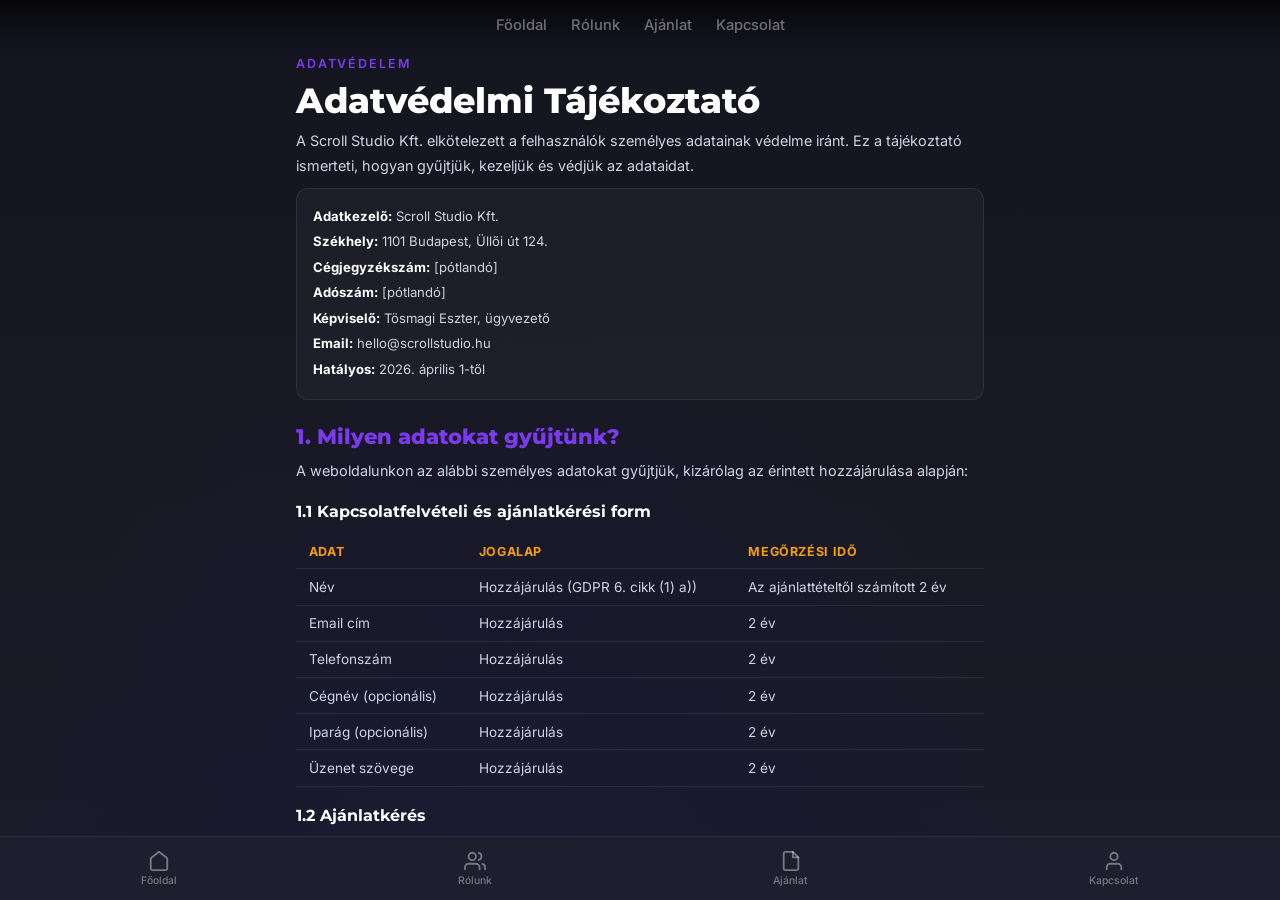
==== adatvedelem/index.html @ 58c00b08 "Arculat frissítés: lila+arany színvilág, videó telefonok, kapcsolat javítás, ribbons - Színek: lila " ====
<!DOCTYPE html>
<html lang="hu">
<head>
<meta charset="UTF-8">
<meta name="viewport" content="width=device-width, initial-scale=1.0, maximum-scale=1.0, user-scalable=no">
<title>Scroll Studio — Adatvédelmi Tájékoztató</title>
<meta name="description" content="A Scroll Studio Kft. adatvédelmi tájékoztatója — hogyan kezeljük az adataidat.">
<link rel="preconnect" href="https://fonts.googleapis.com">
<link href="https://fonts.googleapis.com/css2?family=Montserrat:wght@400;500;600;700;800;900&family=Inter:wght@300;400;500;600;700&display=swap" rel="stylesheet">
<link rel="stylesheet" href="/style.css">
<style>
.legal-content { max-width: 800px !important; padding-bottom: 6rem !important; }
.legal-content h2 { font-family: var(--font-d); font-size: 1.3rem; font-weight: 800; margin: 2rem 0 0.6rem; color: var(--pink); }
.legal-content h2:first-of-type { margin-top: 1rem; }
.legal-content h3 { font-family: var(--font-d); font-size: 1rem; font-weight: 700; margin: 1.2rem 0 0.4rem; }
.legal-content p { font-size: 0.9rem; color: var(--text-sec); line-height: 1.7; margin-bottom: 0.6rem; }
.legal-content ul { padding-left: 1.2rem; margin-bottom: 0.8rem; }
.legal-content li { font-size: 0.88rem; color: var(--text-sec); line-height: 1.6; margin-bottom: 0.3rem; }
.legal-content strong { color: var(--text); }
.legal-content table { width: 100%; border-collapse: collapse; margin: 0.8rem 0; }
.legal-content th, .legal-content td { padding: 0.6rem 0.8rem; text-align: left; border-bottom: 1px solid var(--border); font-size: 0.85rem; color: var(--text-sec); }
.legal-content th { color: var(--gold); font-weight: 700; font-size: 0.78rem; text-transform: uppercase; letter-spacing: 0.05em; }
.legal-meta { padding: 1rem; border-radius: 12px; background: rgba(255,255,255,0.03); border: 1px solid var(--border); margin-bottom: 1.5rem; }
.legal-meta p { font-size: 0.82rem; margin-bottom: 0.2rem; }
</style>
</head>
<body>

<div class="top-nav">
  <a class="top-tab " href="/">Főoldal</a>
  <a class="top-tab " href="/rolunk/">Rólunk</a>
  <a class="top-tab " href="/ajanlat/">Ajánlat</a>
  <a class="top-tab " href="/kapcsolat/">Kapcsolat</a>
</div>

<div class="feed" id="feed">
  <div class="slide slide--cfg" style="height:auto;min-height:100vh;align-items:flex-start">
    <div class="slide-bg"></div>
    <div class="cfg-content legal-content">

      <div class="cfg-label">Adatvédelem</div>
      <h1 class="cfg-title" style="font-size:clamp(1.5rem,4vw,2.2rem);margin-bottom:0.5rem">Adatvédelmi Tájékoztató</h1>
      <p class="cfg-desc" style="max-width:100%">A Scroll Studio Kft. elkötelezett a felhasználók személyes adatainak védelme iránt. Ez a tájékoztató ismerteti, hogyan gyűjtjük, kezeljük és védjük az adataidat.</p>

      <div class="legal-meta">
        <p><strong>Adatkezelő:</strong> Scroll Studio Kft.</p>
        <p><strong>Székhely:</strong> 1101 Budapest, Üllői út 124.</p>
        <p><strong>Cégjegyzékszám:</strong> [pótlandó]</p>
        <p><strong>Adószám:</strong> [pótlandó]</p>
        <p><strong>Képviselő:</strong> Tösmagi Eszter, ügyvezető</p>
        <p><strong>Email:</strong> hello@scrollstudio.hu</p>
        <p><strong>Hatályos:</strong> 2026. április 1-től</p>
      </div>

      <h2>1. Milyen adatokat gyűjtünk?</h2>
      <p>A weboldalunkon az alábbi személyes adatokat gyűjtjük, kizárólag az érintett hozzájárulása alapján:</p>

      <h3>1.1 Kapcsolatfelvételi és ajánlatkérési form</h3>
      <table>
        <tr><th>Adat</th><th>Jogalap</th><th>Megőrzési idő</th></tr>
        <tr><td>Név</td><td>Hozzájárulás (GDPR 6. cikk (1) a))</td><td>Az ajánlattételtől számított 2 év</td></tr>
        <tr><td>Email cím</td><td>Hozzájárulás</td><td>2 év</td></tr>
        <tr><td>Telefonszám</td><td>Hozzájárulás</td><td>2 év</td></tr>
        <tr><td>Cégnév (opcionális)</td><td>Hozzájárulás</td><td>2 év</td></tr>
        <tr><td>Iparág (opcionális)</td><td>Hozzájárulás</td><td>2 év</td></tr>
        <tr><td>Üzenet szövege</td><td>Hozzájárulás</td><td>2 év</td></tr>
      </table>

      <h3>1.2 Ajánlatkérés</h3>
      <p>Az ajánlatkérés során megadott igények és beállítások nem személyes adatok — ezeket kizárólag az ajánlat összeállításához használjuk.</p>

      <h3>1.3 Cookie-k és analitika</h3>
      <p>A weboldal az alábbi cookie-kat használhatja:</p>
      <ul>
        <li><strong>Szükséges cookie-k:</strong> A weboldal működéséhez szükségesek (pl. munkamenet azonosító). Ezek nem igényelnek hozzájárulást.</li>
        <li><strong>Analitikai cookie-k (GA4):</strong> A Google Analytics 4 anonimizált adatokat gyűjt a weboldal használatáról. Csak hozzájárulás esetén aktiválódik.</li>
        <li><strong>Marketing cookie-k (Meta Pixel):</strong> A Meta (Facebook) Pixel hirdetések hatékonyságát méri. Csak hozzájárulás esetén aktiválódik.</li>
      </ul>

      <h2>2. Mire használjuk az adataidat?</h2>
      <ul>
        <li>Ajánlat készítése és visszahívás az ajánlatkérés alapján</li>
        <li>Kapcsolattartás a megadott elérhetőségeken</li>
        <li>Szerződéskötés és számlázás (szerződés teljesítése esetén)</li>
        <li>A weboldal fejlesztése és felhasználói élmény javítása (anonimizált analitika)</li>
      </ul>
      <p>Az adataidat <strong>soha nem adjuk el harmadik félnek</strong>, és nem használjuk más célra, mint amit itt leírtunk.</p>

      <h2>3. Kinek adjuk tovább az adataidat?</h2>
      <p>Az adataidat az alábbi szolgáltatóknak továbbíthatjuk, kizárólag a szolgáltatásunk nyújtásához:</p>
      <ul>
        <li><strong>Vercel Inc.</strong> — tárhelyszolgáltató (USA, EU–US Data Privacy Framework)</li>
        <li><strong>Google LLC</strong> — analitika / Google Analytics 4 (USA, EU–US DPF)</li>
        <li><strong>Meta Platforms Inc.</strong> — hirdetésmérés / Meta Pixel (USA, EU–US DPF)</li>
      </ul>
      <p>Ezek a szolgáltatók megfelelnek az EU adatvédelmi követelményeinek az EU–US Data Privacy Framework keretében.</p>

      <h2>4. Milyen jogaid vannak?</h2>
      <p>A GDPR alapján az alábbi jogok illetnek meg:</p>
      <ul>
        <li><strong>Hozzáférés joga:</strong> Kérheted, hogy tájékoztassunk arról, milyen adataidat kezeljük.</li>
        <li><strong>Helyesbítés joga:</strong> Kérheted adataid javítását, ha azok pontatlanok.</li>
        <li><strong>Törlés joga ("elfeledtetéshez való jog"):</strong> Kérheted adataid törlését bármikor.</li>
        <li><strong>Adathordozhatóság joga:</strong> Kérheted adataid géppel olvasható formátumban történő kiadását.</li>
        <li><strong>Hozzájárulás visszavonása:</strong> Bármikor visszavonhatod a hozzájárulásodat, ami nem érinti a visszavonás előtti adatkezelés jogszerűségét.</li>
        <li><strong>Tiltakozás joga:</strong> Tiltakozhatsz az adatkezelés ellen.</li>
      </ul>
      <p>Jogaid gyakorlásához írj a <strong>hello@scrollstudio.hu</strong> email címre. 30 napon belül válaszolunk.</p>

      <h2>5. Adatbiztonság</h2>
      <p>Az adataidat az alábbi technikai és szervezési intézkedésekkel védjük:</p>
      <ul>
        <li>HTTPS titkosított kapcsolat a weboldalon</li>
        <li>Hozzáférés korlátozása — kizárólag az illetékes munkatársak férnek hozzá</li>
        <li>Rendszeres biztonsági mentések</li>
        <li>Az adatfeldolgozó partnereinkkel adatfeldolgozási szerződést kötöttünk</li>
      </ul>

      <h2>6. Panasztételi lehetőség</h2>
      <p>Ha úgy érzed, hogy az adatkezeléssel kapcsolatban jogaid sérültek, panaszt tehetsz:</p>
      <ul>
        <li><strong>Nálunk:</strong> hello@scrollstudio.hu — 30 napon belül válaszolunk</li>
        <li><strong>Nemzeti Adatvédelmi és Információszabadság Hatóság (NAIH):</strong><br>
          Cím: 1055 Budapest, Falk Miksa utca 9-11.<br>
          Telefon: +36 1 391 1400<br>
          Web: <a href="https://naih.hu" style="color:var(--cyan)" target="_blank">naih.hu</a></li>
        <li><strong>Bírósági úton:</strong> Az illetékes törvényszékhez fordulhatsz.</li>
      </ul>

      <h2>7. A tájékoztató módosítása</h2>
      <p>Fenntartjuk a jogot, hogy ezt a tájékoztatót módosítsuk. A módosításokról a weboldalunkon tájékoztatunk. A lényeges változásokról emailben is értesítjük az érintetteket.</p>

      <p style="margin-top:2rem;padding-top:1rem;border-top:1px solid var(--border);color:var(--text-dim);font-size:0.82rem">Utolsó frissítés: 2026. április 1. · Scroll Studio Kft.</p>

    </div>
  </div>
</div>

<!-- BOTTOM NAV -->


<div class="bottom-nav">
  <a class="bnav " href="/"><svg viewBox="0 0 24 24" stroke-linecap="round" stroke-linejoin="round"><path d="M3 9l9-7 9 7v11a2 2 0 01-2 2H5a2 2 0 01-2-2z"/></svg><span>Főoldal</span></a>
  <a class="bnav " href="/rolunk/"><svg viewBox="0 0 24 24" stroke-linecap="round" stroke-linejoin="round"><path d="M17 21v-2a4 4 0 00-4-4H5a4 4 0 00-4 4v2"/><circle cx="9" cy="7" r="4"/><path d="M23 21v-2a4 4 0 00-3-3.87"/><path d="M16 3.13a4 4 0 010 7.75"/></svg><span>Rólunk</span></a>
  <a class="bnav " href="/ajanlat/"><svg viewBox="0 0 24 24" stroke-linecap="round" stroke-linejoin="round"><path d="M14 2H6a2 2 0 00-2 2v16a2 2 0 002 2h12a2 2 0 002-2V8z"/><polyline points="14 2 14 8 20 8"/></svg><span>Ajánlat</span></a>
  <a class="bnav " href="/kapcsolat/"><svg viewBox="0 0 24 24" stroke-linecap="round" stroke-linejoin="round"><path d="M20 21v-2a4 4 0 00-4-4H8a4 4 0 00-4 4v2"/><circle cx="12" cy="7" r="4"/></svg><span>Kapcsolat</span></a>
</div>
</body>
</html>
---- style.css ----
/* ============================================
   SCROLL STUDIO — TikTok-style UI (shared)
   ============================================ */

*, *::before, *::after { margin: 0; padding: 0; box-sizing: border-box; }

:root {
  --bg: #1E1E2E; --surface: #252538; --border: rgba(255,255,255,0.08);
  --text: #fff; --text-sec: #CBD5E1; --text-dim: rgba(255,255,255,0.4);
  --pink: #7C3AED; --cyan: #F59E0B; --gold: #F59E0B;
  --purple-light: #A78BFA;
  --font: 'Inter', sans-serif; --font-d: 'Montserrat', sans-serif;
}

html { background: var(--bg); color: #fff; font-family: var(--font); overflow: hidden; height: 100%; color-scheme: dark; }
body { height: 100%; overflow: hidden; }
::selection { background: var(--pink); color: #fff; }

/* Feed */
.feed { height: 100vh; overflow-y: scroll; scroll-snap-type: y mandatory; -webkit-overflow-scrolling: touch; scrollbar-width: none; }
.feed::-webkit-scrollbar { display: none; }

/* Slide */
.slide { height: 100vh; width: 100%; position: relative; scroll-snap-align: start; display: flex; align-items: center; justify-content: center; overflow: hidden; will-change: scroll-position; }
.slide--cfg, .slide--contact { overflow-y: auto; overflow-x: hidden; align-items: flex-start; scrollbar-width: none; }
.slide--cfg::-webkit-scrollbar, .slide--contact::-webkit-scrollbar { display: none; }
.slide-bg { position: absolute; inset: 0; z-index: 0; }
.slide-bg::after { content: ''; position: absolute; inset: 0; background: linear-gradient(to top, rgba(0,0,0,0.6) 0%, rgba(0,0,0,0.15) 30%, transparent 50%, rgba(0,0,0,0.3) 100%); }

/* Backgrounds */
.slide--hero .slide-bg    { background: radial-gradient(ellipse at 25% 35%, #3b1a6e 0%, #1E1E2E 50%, #1a1a2a 100%); }
.slide--svc .slide-bg     { background: radial-gradient(ellipse at 75% 55%, #2a1560 0%, #1E1E2E 55%); }
.slide--how .slide-bg     { background: radial-gradient(ellipse at 50% 25%, #3d2800 0%, #1E1E2E 55%); }
.slide--refs .slide-bg    { background: radial-gradient(ellipse at 25% 65%, #1a2845 0%, #1E1E2E 55%); }
.slide--stats .slide-bg   { background: radial-gradient(ellipse at 65% 45%, #35185e 0%, #1E1E2E 55%); }
.slide--cfg .slide-bg     { background: radial-gradient(ellipse at 40% 50%, #1c1c40 0%, #1E1E2E 55%); }
.slide--contact .slide-bg { background: radial-gradient(ellipse at 55% 45%, #3a1a00 0%, #1E1E2E 55%); }
.slide--cta .slide-bg     { background: radial-gradient(ellipse at 50% 50%, #2e1260 0%, #1E1E2E 60%); }

/* SVG illustrations */
.slide-svg { position: absolute; z-index: 0; opacity: 0.12; pointer-events: none; }
.svg-stepnum { top: 50%; right: 5%; transform: translateY(-50%); font-family: var(--font-d); font-weight: 900; font-size: 25rem; line-height: 1; color: rgba(255,255,255,0.05); pointer-events: none; z-index: 0; position: absolute; }
.svg-envelope { top: 10%; right: 5%; width: 300px; height: 250px; animation: svgFloat 8s ease-in-out infinite; animation-delay: -4s; }

@keyframes svgFloat { 0%,100%{transform:translateY(0)} 50%{transform:translateY(-15px)} }
@keyframes svgPulse { 0%,100%{opacity:0.07} 50%{opacity:0.12} }
.draw-line { stroke-dasharray: 300; stroke-dashoffset: 300; animation: drawIn 2s ease forwards; }
@keyframes drawIn { to{stroke-dashoffset:0} }

/* Particles */
.particles { position: absolute; inset: 0; overflow: hidden; z-index: 0; }
.particle { position: absolute; border-radius: 50%; background: rgba(255,255,255,0.15); animation: pfloat linear infinite; will-change: transform; }
@keyframes pfloat { 0%{transform:translateY(100vh) scale(0);opacity:0} 10%{opacity:1} 90%{opacity:1} 100%{transform:translateY(-10vh) scale(1);opacity:0} }

/* Content — two column layout */
.slide-content { position: relative; z-index: 2; padding: 3rem; width: 100%; max-width: 1200px; display: grid; grid-template-columns: 1fr 1fr; gap: 3rem; align-items: center; }
.slide-content .text-col { }
.slide-content .visual-col svg { width: 100%; max-width: 380px; height: auto; opacity: 0.5; filter: drop-shadow(0 0 40px rgba(124,58,237,0.1)); }

/* ===== PHONE MOCKUP ===== */
.phone {
  width: 260px;
  height: 520px;
  border-radius: 32px;
  border: 3px solid rgba(255,255,255,0.15);
  background: #0a0a14;
  position: relative;
  overflow: hidden;
  box-shadow: 0 20px 60px rgba(0,0,0,0.5), inset 0 0 0 1px rgba(255,255,255,0.05);
  flex-shrink: 0;
}

.phone::before {
  content: '';
  position: absolute;
  top: 8px;
  left: 50%;
  transform: translateX(-50%);
  width: 80px;
  height: 22px;
  background: #000;
  border-radius: 12px;
  z-index: 10;
}

.phone-screen {
  position: absolute;
  top: 0; left: 0; right: 0; bottom: 0;
  overflow: hidden;
  border-radius: 29px;
}

/* Scrolling feed inside phone — video */
.phone-feed {
  position: relative;
  width: 100%;
  height: 100%;
}
.phone-feed video {
  width: 100%;
  height: 100%;
  object-fit: cover;
  display: block;
}

.phone-post {
  min-height: 520px;
  padding: 2.5rem 1rem 1rem;
  display: flex;
  flex-direction: column;
  justify-content: flex-end;
  position: relative;
}

.phone-post--1 { background: linear-gradient(to top, rgba(0,0,0,0.7) 0%, transparent 40%), linear-gradient(135deg, #5b2d9e 0%, #2a1560 100%); }
.phone-post--2 { background: linear-gradient(to top, rgba(0,0,0,0.7) 0%, transparent 40%), linear-gradient(135deg, #3b1a6e 0%, #1a0e40 100%); }
.phone-post--3 { background: linear-gradient(to top, rgba(0,0,0,0.7) 0%, transparent 40%), linear-gradient(135deg, #7a4a00 0%, #3d2800 100%); }

.phone-post .pp-author {
  display: flex;
  align-items: center;
  gap: 0.3rem;
  margin-bottom: 0.4rem;
}

.phone-post .pp-avatar {
  width: 20px; height: 20px; border-radius: 50%;
  background: linear-gradient(135deg, var(--pink), var(--cyan));
  border: 1.5px solid #fff;
}

.phone-post .pp-name { font-size: 0.6rem; font-weight: 700; }

.phone-post .pp-text { font-size: 0.62rem; color: var(--text-sec); line-height: 1.4; margin-bottom: 0.3rem; }
.phone-post .pp-text strong { color: #fff; }

.phone-post .pp-tags { font-size: 0.52rem; color: var(--text-dim); }

.phone-post .pp-actions {
  position: absolute;
  right: 0.5rem;
  bottom: 2.5rem;
  display: flex;
  flex-direction: column;
  gap: 0.6rem;
  align-items: center;
}

.phone-post .pp-action {
  width: 24px; height: 24px; border-radius: 50%;
  background: rgba(255,255,255,0.1);
  display: flex; align-items: center; justify-content: center;
  font-size: 0.55rem;
}

.phone-post .pp-action-count { font-size: 0.45rem; color: var(--text-dim); margin-top: -0.2rem; }

/* Phone overlay — TikTok actions */
.phone-overlay { position: absolute; inset: 0; z-index: 3; pointer-events: none; }
.phone-actions { position: absolute; right: 8px; bottom: 50px; display: flex; flex-direction: column; align-items: center; gap: 14px; z-index: 4; pointer-events: auto; }
.phone-action-btn { display: flex; flex-direction: column; align-items: center; gap: 1px; cursor: pointer; -webkit-tap-highlight-color: transparent; }
.phone-action-btn .pa-icon { width: 30px; height: 30px; border-radius: 50%; background: rgba(255,255,255,0.1); display: flex; align-items: center; justify-content: center; font-size: 14px; transition: transform 0.2s, background 0.2s; }
.phone-action-btn:hover .pa-icon { background: rgba(255,255,255,0.2); }
.phone-action-btn:active .pa-icon { transform: scale(1.3); }
.phone-action-btn .pa-count { font-size: 8px; font-weight: 700; color: #fff; text-shadow: 0 1px 3px rgba(0,0,0,0.5); }
.phone-action-btn.liked .pa-icon { background: rgba(124,58,237,0.3); }
@keyframes likeHeart { 0%{transform:scale(1)} 30%{transform:scale(1.5)} 60%{transform:scale(0.9)} 100%{transform:scale(1.2)} }
.phone-action-btn.liked .pa-icon { animation: likeHeart 0.4s ease; }

/* Like burst on double tap */
.like-burst { position: absolute; pointer-events: none; z-index: 10; font-size: 36px; animation: likeBurst 0.8s ease forwards; }
@keyframes likeBurst { 0%{opacity:1;transform:scale(0.5) translateY(0)} 50%{opacity:1;transform:scale(1.3) translateY(-20px)} 100%{opacity:0;transform:scale(1) translateY(-50px)} }

/* Pause icon */
.phone-pause-icon { position: absolute; top: 50%; left: 50%; transform: translate(-50%,-50%) scale(0); width: 44px; height: 44px; background: rgba(0,0,0,0.5); backdrop-filter: blur(4px); border-radius: 50%; display: flex; align-items: center; justify-content: center; pointer-events: none; transition: transform 0.15s, opacity 0.15s; opacity: 0; z-index: 5; }
.phone-pause-icon.show { transform: translate(-50%,-50%) scale(1); opacity: 1; }

/* Volume slider */
.phone-vol-wrap { position: absolute; left: 8px; right: 46px; bottom: 40px; z-index: 4; display: flex; align-items: center; gap: 6px; pointer-events: auto; }
.phone-vol-icon { font-size: 12px; cursor: pointer; filter: drop-shadow(0 1px 3px rgba(0,0,0,0.6)); flex-shrink: 0; }
.phone-vol-slider { -webkit-appearance: none; appearance: none; flex: 1; height: 2px; border-radius: 2px; background: rgba(255,255,255,0.3); outline: none; cursor: pointer; }
.phone-vol-slider::-webkit-slider-thumb { -webkit-appearance: none; width: 10px; height: 10px; border-radius: 50%; background: #fff; cursor: pointer; box-shadow: 0 0 4px rgba(0,0,0,0.3); }

/* Author on video */
.phone-vid-author { position: absolute; left: 8px; bottom: 12px; z-index: 4; display: flex; align-items: center; gap: 5px; pointer-events: none; }
.phone-vid-avatar { width: 18px; height: 18px; border-radius: 50%; background: linear-gradient(135deg, var(--pink), var(--gold)); border: 1.5px solid #fff; }
.phone-vid-author span { font-size: 10px; font-weight: 700; color: #fff; text-shadow: 0 1px 4px rgba(0,0,0,0.6); }

/* Phone bottom bar */
.phone-bar {
  position: absolute;
  bottom: 0; left: 0; right: 0;
  height: 36px;
  background: rgba(0,0,0,0.9);
  display: flex;
  justify-content: space-around;
  align-items: center;
  z-index: 5;
}

.phone-bar span {
  font-size: 0.5rem;
  color: var(--text-dim);
}

.phone-bar span.act { color: #fff; }

/* Glow behind phone */
.phone-glow {
  position: absolute;
  width: 300px; height: 300px;
  border-radius: 50%;
  background: radial-gradient(circle, rgba(124,58,237,0.08) 0%, transparent 70%);
  top: 50%; left: 50%;
  transform: translate(-50%, -50%);
  z-index: -1;
  filter: blur(40px);
}

.slide-content .visual-col { display: flex; align-items: center; justify-content: center; position: relative; }

/* Single column fallback when no visual */
.slide-content.single-col { grid-template-columns: 1fr; max-width: 1000px; }
.slide-content.single-col .text-col { text-align: left; }

.stat-box { text-align: center; }
.author { display: flex; align-items: center; gap: 0.5rem; margin-bottom: 0.7rem; }
.author-avatar { width: 36px; height: 36px; border-radius: 50%; background: linear-gradient(135deg, #7C3AED, #F59E0B); display: flex; align-items: center; justify-content: center; font-family: var(--font-d); font-weight: 800; font-size: 0.8rem; border: 2px solid #fff; }
.author-logo { width: 32px; height: 32px; border-radius: 50%; object-fit: cover; border: 2px solid rgba(255,255,255,0.15); }
.author-name { font-weight: 700; font-size: 0.92rem; }
.author-follow { padding: 0.2rem 0.7rem; border-radius: 4px; background: var(--pink); color: #fff; font-size: 0.72rem; font-weight: 700; border: none; cursor: pointer; margin-left: 0.2rem; transition: transform 0.2s; }
.author-follow:hover { transform: scale(1.05); }
.slide-text h2 { font-family: var(--font-d); font-size: clamp(1.8rem, 5.5vw, 3rem); font-weight: 800; line-height: 1.12; letter-spacing: -0.03em; margin-bottom: 0.7rem; text-shadow: 0 2px 20px rgba(0,0,0,0.6); }
.slide-text p { font-size: 1rem; color: var(--text-sec); line-height: 1.6; max-width: 520px; text-shadow: 0 1px 10px rgba(0,0,0,0.5); }
.hl { color: var(--pink); font-weight: 700; }
.gld { color: var(--gold); font-weight: 700; }
.slide-cta { display: inline-flex; align-items: center; gap: 0.4rem; margin-top: 1rem; padding: 0.7rem 1.4rem; border-radius: 8px; background: var(--pink); color: #fff; font-size: 0.92rem; font-weight: 700; text-decoration: none; transition: all 0.3s; cursor: pointer; }
.slide-cta:hover { transform: translateY(-2px); box-shadow: 0 6px 20px rgba(124,58,237,0.4); }
.slide-tags { display: flex; gap: 0.4rem; flex-wrap: wrap; margin-top: 0.7rem; }
.slide-tags span { font-size: 0.78rem; color: var(--text-sec); font-weight: 500; }
.slide-music { display: flex; align-items: center; gap: 0.5rem; margin-top: 0.7rem; font-size: 0.78rem; color: var(--text-sec); }
.marquee { overflow: hidden; white-space: nowrap; width: 180px; }
.marquee span { display: inline-block; animation: marquee 10s linear infinite; }
@keyframes marquee { 0%{transform:translateX(100%)} 100%{transform:translateX(-100%)} }

/* Service cards, steps, refs, stats */
.svc-row { display: flex; gap: 0.8rem; margin-top: 1.2rem; overflow-x: auto; padding-bottom: 0.5rem; scrollbar-width: none; flex-wrap: wrap; }
.svc-row::-webkit-scrollbar { display: none; }
.svc-card { flex: 1 1 180px; min-width: 160px; padding: 1.2rem; border-radius: 14px; background: rgba(255,255,255,0.06); backdrop-filter: blur(20px); border: 1px solid rgba(255,255,255,0.08); cursor: pointer; transition: all 0.3s; }
.svc-card:hover { background: rgba(255,255,255,0.1); transform: translateY(-3px); }
.svc-card .icon { font-size: 1.8rem; margin-bottom: 0.6rem; display: block; }
.svc-card h4 { font-family: var(--font-d); font-size: 0.95rem; font-weight: 700; margin-bottom: 0.3rem; }
.svc-card p { font-size: 0.82rem; color: var(--text-sec); line-height: 1.5; }
.steps-list { margin-top: 1.2rem; display: flex; flex-direction: column; gap: 0.9rem; }
.step-row { display: flex; align-items: flex-start; gap: 0.8rem; }
.step-num { width: 36px; height: 36px; border-radius: 50%; background: var(--pink); display: flex; align-items: center; justify-content: center; font-family: var(--font-d); font-size: 0.85rem; font-weight: 800; flex-shrink: 0; }
.step-row h4 { font-size: 1.05rem; font-weight: 700; margin-bottom: 0.15rem; }
.step-row p { font-size: 0.9rem; color: var(--text-sec); line-height: 1.5; }
.refs-list { margin-top: 1.2rem; display: flex; flex-direction: column; gap: 0.6rem; }
.ref-card { padding: 1rem 1.2rem; border-radius: 12px; background: rgba(255,255,255,0.05); border: 1px solid rgba(255,255,255,0.06); transition: all 0.3s; }
.ref-card:hover { background: rgba(255,255,255,0.08); }
.ref-card .name { font-weight: 700; font-size: 1rem; color: var(--gold); margin-bottom: 0.25rem; }
.ref-card p { font-size: 0.9rem; color: var(--text-sec); font-style: italic; line-height: 1.5; }
.stats-row { display: grid; grid-template-columns: repeat(4, 1fr); gap: 2rem; margin-top: 1.5rem; }
.stat-box .num { font-family: var(--font-d); font-size: clamp(2.5rem, 6vw, 3.5rem); font-weight: 800; background: linear-gradient(135deg, #7C3AED, #F59E0B); -webkit-background-clip: text; -webkit-text-fill-color: transparent; background-clip: text; line-height: 1; }
.stat-box .label { font-size: 0.88rem; color: var(--text-sec); margin-top: 0.2rem; }

/* Right nav */
.right-nav { position: fixed; right: 0; top: 50%; transform: translateY(-50%); z-index: 101; display: flex; flex-direction: column; align-items: center; gap: 0.25rem; padding: 0.5rem; background: rgba(0,0,0,0.35); backdrop-filter: blur(16px); border-radius: 16px 0 0 16px; border: 1px solid rgba(255,255,255,0.04); border-right: none; }
.rnav-item { width: 38px; height: 38px; border-radius: 10px; display: flex; align-items: center; justify-content: center; cursor: pointer; transition: all 0.3s; color: var(--text-dim); font-size: 0.82rem; }
.rnav-item:hover { background: rgba(255,255,255,0.08); color: #fff; }
.rnav-item.active { background: rgba(124,58,237,0.15); color: var(--pink); }
.rnav-sep { width: 22px; height: 1px; background: var(--border); margin: 0.15rem 0; }
.rnav-tooltip { position: fixed; background: rgba(0,0,0,0.9); color: #fff; font-size: 0.72rem; font-weight: 600; padding: 0.25rem 0.6rem; border-radius: 6px; white-space: nowrap; pointer-events: none; z-index: 200; opacity: 0; transition: opacity 0.2s; }
.rnav-tooltip.show { opacity: 1; }

/* Top nav */
.top-nav { position: fixed; top: 0; left: 0; right: 0; z-index: 100; display: flex; justify-content: center; align-items: center; gap: 1.5rem; padding: 1rem 1.5rem 0.8rem; background: linear-gradient(to bottom, rgba(0,0,0,0.65), transparent); }
.top-tab { font-size: 0.92rem; font-weight: 500; color: var(--text-dim); cursor: pointer; transition: all 0.3s; position: relative; padding-bottom: 0.4rem; text-decoration: none; }
.top-tab.active { color: #fff; font-weight: 700; }
.top-tab.active::after { content: ''; position: absolute; bottom: 0; left: 20%; right: 20%; height: 2.5px; background: #fff; border-radius: 2px; }

/* Bottom nav */
.bottom-nav { position: fixed; bottom: 0; left: 0; right: 0; z-index: 100; display: flex; justify-content: space-around; align-items: center; padding: 0.5rem 0 calc(0.5rem + env(safe-area-inset-bottom)); background: var(--bg); border-top: 1px solid var(--border); }
.bnav { display: flex; flex-direction: column; align-items: center; gap: 0.15rem; cursor: pointer; padding: 0.3rem 0.8rem; text-decoration: none; }
.bnav svg { width: 22px; height: 22px; stroke: var(--text-dim); fill: none; stroke-width: 2; transition: stroke 0.3s; }
.bnav span { font-size: 0.65rem; color: var(--text-dim); font-weight: 500; transition: color 0.3s; }
.bnav.active svg { stroke: #fff; }
.bnav.active span { color: #fff; }
.nav-create { width: 44px; height: 28px; border-radius: 6px; position: relative; background: #fff; display: flex; align-items: center; justify-content: center; }
.nav-create::before { content: ''; position: absolute; inset: -1px; border-radius: 7px; background: linear-gradient(90deg, #F59E0B, #7C3AED); z-index: -1; }
.nav-create svg { width: 20px; height: 20px; stroke: #000; stroke-width: 2.5; }
.scroll-hint { position: absolute; bottom: 5rem; left: 50%; transform: translateX(-50%); z-index: 3; display: flex; flex-direction: column; align-items: center; gap: 0.2rem; animation: bounce 2s infinite; }
.scroll-hint span { font-size: 0.7rem; color: var(--text-dim); }
@keyframes bounce { 0%,100%{transform:translateX(-50%) translateY(0)} 50%{transform:translateX(-50%) translateY(6px)} }

/* Configurator */
.cfg-content { position: relative; z-index: 2; padding: 3.5rem 3.5rem 9rem; width: 100%; max-width: 900px; margin: 0 auto; overflow-y: auto; max-height: none; scrollbar-width: none; }
.cfg-content::-webkit-scrollbar { display: none; }
.cfg-label { font-size: 0.78rem; text-transform: uppercase; letter-spacing: 0.15em; color: var(--pink); font-weight: 600; margin-bottom: 0.6rem; }
.cfg-title { font-family: var(--font-d); font-size: clamp(1.5rem, 4vw, 2.2rem); font-weight: 800; margin-bottom: 0.5rem; line-height: 1.15; }
.cfg-desc { font-size: 0.95rem; color: var(--text-sec); line-height: 1.55; margin-bottom: 1.4rem; max-width: 480px; }
.opts { display: grid; grid-template-columns: 1fr 1fr; gap: 0.6rem; }
.opt { padding: 1.2rem; border-radius: 12px; background: rgba(255,255,255,0.05); border: 1.5px solid rgba(255,255,255,0.06); cursor: pointer; transition: all 0.3s; position: relative; }
.opt:hover { border-color: rgba(255,255,255,0.15); }
.opt.sel { border-color: var(--pink); background: rgba(124,58,237,0.08); }
.opt .tag { position: absolute; top: -7px; right: 10px; background: var(--pink); color: #fff; font-size: 0.62rem; font-weight: 700; padding: 2px 6px; border-radius: 3px; text-transform: uppercase; }
.opt h4 { font-family: var(--font-d); font-size: 1.05rem; font-weight: 700; }
.opt .pr { color: var(--gold); font-family: var(--font-d); font-weight: 700; font-size: 1.1rem; margin-top: 0.15rem; }
.opt .dt { font-size: 0.82rem; color: var(--text-sec); margin-top: 0.2rem; }
.tones { display: grid; grid-template-columns: 1fr 1fr; gap: 0.6rem; }
.tone { padding: 1rem; border-radius: 12px; background: rgba(255,255,255,0.05); border: 1.5px solid rgba(255,255,255,0.06); cursor: pointer; transition: all 0.3s; text-align: center; }
.tone:hover { border-color: rgba(255,255,255,0.15); }
.tone.sel { border-color: var(--pink); background: rgba(124,58,237,0.08); }
.tone .em { font-size: 1.6rem; margin-bottom: 0.35rem; display: block; }
.tone h4 { font-family: var(--font-d); font-size: 0.88rem; font-weight: 700; margin-bottom: 0.15rem; }
.tone p { font-size: 0.73rem; color: var(--text-sec); line-height: 1.35; }
.cbg { margin-bottom: 1.2rem; }
.cbg-title { font-family: var(--font-d); font-size: 0.75rem; font-weight: 700; color: var(--pink); margin-bottom: 0.45rem; text-transform: uppercase; letter-spacing: 0.08em; }
.cbi { display: flex; align-items: center; justify-content: space-between; padding: 0.75rem 1rem; border-radius: 8px; background: rgba(255,255,255,0.04); border: 1px solid rgba(255,255,255,0.05); margin-bottom: 0.35rem; cursor: pointer; transition: all 0.25s; font-size: 0.85rem; }
.cbi:hover { border-color: rgba(255,255,255,0.12); }
.cbi.chk { border-color: var(--pink); background: rgba(124,58,237,0.06); }
.cbi .bx { width: 16px; height: 16px; border-radius: 4px; border: 1.5px solid rgba(255,255,255,0.15); flex-shrink: 0; margin-right: 0.7rem; display: flex; align-items: center; justify-content: center; transition: all 0.25s; }
.cbi.chk .bx { background: var(--pink); border-color: var(--pink); }
.cbi.chk .bx::after { content: '✓'; color: #fff; font-size: 0.62rem; font-weight: 700; }
.cbi .bl { flex: 1; }
.cbi .bl small { display: block; color: var(--text-dim); font-size: 0.72rem; }
.cbi .bp { color: var(--gold); font-weight: 600; font-size: 0.8rem; white-space: nowrap; margin-left: 0.4rem; }
.cbi.inc .bp { color: var(--text-dim); }
.strats { display: grid; grid-template-columns: 1fr 1fr; gap: 0.6rem; }
.strat { padding: 1.1rem; border-radius: 12px; background: rgba(255,255,255,0.05); border: 1.5px solid rgba(255,255,255,0.06); cursor: pointer; transition: all 0.3s; }
.strat:hover { border-color: rgba(255,255,255,0.15); }
.strat.sel { border-color: var(--pink); background: rgba(124,58,237,0.08); }
.strat .em { font-size: 1.3rem; margin-bottom: 0.5rem; display: block; }
.strat h4 { font-family: var(--font-d); font-size: 0.92rem; font-weight: 700; margin-bottom: 0.2rem; }
.strat p { font-size: 0.75rem; color: var(--text-sec); line-height: 1.35; }
.strat .bon { color: var(--gold); font-size: 0.75rem; font-weight: 600; margin-top: 0.35rem; display: block; }
.sum-bar { position: fixed; bottom: 3rem; left: 0; right: 0; z-index: 50; padding: 0.75rem 1.5rem; background: rgba(0,0,0,0.9); backdrop-filter: blur(20px); border-top: 1px solid rgba(255,255,255,0.08); display: flex; justify-content: space-between; align-items: center; }
.sum-label { font-size: 0.72rem; color: var(--text-dim); }
.sum-price { font-family: var(--font-d); font-weight: 800; font-size: 1.15rem; }
.sum-price span { background: linear-gradient(135deg, var(--pink), var(--cyan)); -webkit-background-clip: text; -webkit-text-fill-color: transparent; background-clip: text; }
.sum-btn { padding: 0.6rem 1.3rem; border-radius: 8px; background: var(--pink); color: #fff; border: none; font-family: var(--font); font-size: 0.85rem; font-weight: 700; cursor: pointer; transition: all 0.3s; }
.sum-btn:hover { box-shadow: 0 6px 20px rgba(124,58,237,0.4); }

/* Forms */
.fg { display: grid; grid-template-columns: 1fr 1fr; gap: 0.6rem; }
.ff { display: flex; flex-direction: column; gap: 0.2rem; }
.ff.full { grid-column: 1 / -1; }
.ff label { font-size: 0.72rem; font-weight: 600; color: var(--text-dim); text-transform: uppercase; letter-spacing: 0.05em; }
.ff input, .ff select, .ff textarea { padding: 0.65rem 0.85rem; border-radius: 8px; background: rgba(255,255,255,0.05); border: 1px solid rgba(255,255,255,0.08); color: #fff; font-family: var(--font); font-size: 0.85rem; outline: none; transition: border-color 0.3s; }
.ff input:focus, .ff select:focus, .ff textarea:focus { border-color: var(--pink); }
.ff select { appearance: none; -webkit-appearance: none; background-image: url("data:image/svg+xml,%3Csvg xmlns='http://www.w3.org/2000/svg' width='12' height='12' viewBox='0 0 12 12'%3E%3Cpath fill='%23888' d='M6 8L1 3h10z'/%3E%3C/svg%3E"); background-repeat: no-repeat; background-position: right 0.8rem center; padding-right: 2rem; color-scheme: dark; }
.ff select option { background: #1a1a2e; color: #fff; padding: 0.5rem; }
.ff select::-ms-expand { display: none; }
.ff textarea { resize: vertical; min-height: 60px; }
.form-submit { margin-top: 0.8rem; padding: 0.85rem; background: var(--pink); color: #fff; border: none; border-radius: 8px; font-family: var(--font); font-size: 0.9rem; font-weight: 700; cursor: pointer; width: 100%; transition: all 0.3s; }
.form-submit:hover { box-shadow: 0 8px 24px rgba(124,58,237,0.4); }

/* Chat */
.chat-ov { position: fixed; inset: 0; z-index: 200; background: rgba(0,0,0,0.6); backdrop-filter: blur(8px); display: none; align-items: flex-end; justify-content: center; }
.chat-ov.open { display: flex; }
.chat-box { width: 100%; max-width: 420px; height: 65vh; background: var(--surface); border-radius: 20px 20px 0 0; display: flex; flex-direction: column; overflow: hidden; animation: slideUp 0.3s ease; }
@keyframes slideUp { from{transform:translateY(100%)} to{transform:translateY(0)} }
.chat-hd { padding: 0.8rem 1rem; display: flex; justify-content: space-between; align-items: center; border-bottom: 1px solid var(--border); }
.chat-msgs { flex: 1; overflow-y: auto; padding: 0.8rem; display: flex; flex-direction: column; gap: 0.5rem; }
.chat-m { max-width: 85%; }
.chat-m.bot { align-self: flex-start; }
.chat-m.usr { align-self: flex-end; }
.chat-b { padding: 0.65rem 0.85rem; border-radius: 14px; font-size: 0.84rem; line-height: 1.5; }
.chat-m.bot .chat-b { background: rgba(255,255,255,0.06); border-bottom-left-radius: 4px; }
.chat-m.usr .chat-b { background: var(--pink); border-bottom-right-radius: 4px; }
.chat-q { padding: 0.5rem 0.8rem; display: flex; gap: 0.3rem; flex-wrap: wrap; border-top: 1px solid var(--border); }
.chat-q button { padding: 0.28rem 0.6rem; border-radius: 100px; border: 1px solid var(--border); background: none; color: var(--text-sec); font-size: 0.72rem; cursor: pointer; font-family: var(--font); transition: all 0.3s; }
.chat-q button:hover { border-color: var(--pink); color: var(--pink); background: rgba(124,58,237,0.06); }
.chat-input-row { display: flex; gap: 0.4rem; padding: 0.6rem 0.8rem; border-top: 1px solid var(--border); background: var(--bg); }
.chat-input-row input { flex: 1; padding: 0.55rem 0.75rem; border-radius: 10px; border: 1px solid var(--border); background: var(--surface); color: #fff; font-family: var(--font); font-size: 0.82rem; outline: none; }
.chat-input-row input:focus { border-color: var(--pink); }
.chat-input-row button { width: 36px; height: 36px; border-radius: 10px; border: none; background: var(--pink); color: #fff; cursor: pointer; display: flex; align-items: center; justify-content: center; flex-shrink: 0; transition: all 0.3s; }
.chat-input-row button:hover { box-shadow: 0 4px 12px rgba(124,58,237,0.4); }

/* Side Ribbons */
.side-ribbons { position: fixed; inset: 0; z-index: 1; pointer-events: none; overflow: hidden; }
.ribbon { position: absolute; top: 0; bottom: 0; width: 180px; overflow: hidden; display: flex; gap: 0; }
.ribbon--left { left: 0; }
.ribbon--right { right: 0; }
.ribbon::after { content: ''; position: absolute; inset: 0; z-index: 2; }
.ribbon--left::after { background: linear-gradient(to right, transparent 0%, transparent 50%, var(--bg) 100%); }
.ribbon--right::after { background: linear-gradient(to left, transparent 0%, transparent 50%, var(--bg) 100%); }
.ribbon-col { flex: 1; overflow: hidden; position: relative; transition: transform 0.4s ease-out; }
.ribbon-track { display: flex; flex-direction: column; animation: ribbonUp 35s linear infinite; }
.ribbon-col:nth-child(2) .ribbon-track { animation: ribbonDown 28s linear infinite; }
.ribbon-col:nth-child(3) .ribbon-track { animation: ribbonUp 22s linear infinite; }
.ribbon-text {
  writing-mode: vertical-lr; text-orientation: mixed; white-space: nowrap;
  font-family: var(--font-d); font-size: 0.85rem; font-weight: 700;
  text-transform: uppercase; letter-spacing: 0.12em;
  color: rgba(255,255,255,0.15); padding: 1.2rem 0; user-select: none;
  transition: color 0.3s, transform 0.3s;
}
.ribbon--right .ribbon-text { writing-mode: vertical-rl; }
.ribbon-text.rb-pink { color: rgba(124,58,237,0.35); }
.ribbon-text.rb-cyan { color: rgba(245,158,11,0.3); }
.ribbon-text.rb-gold { color: rgba(245,158,11,0.28); }
.ribbon-text.rb-hash { font-family: var(--font); font-weight: 600; font-size: 0.7rem; letter-spacing: 0.05em; color: rgba(255,255,255,0.1); text-transform: none; }
.ribbon-text.rb-lg { font-size: 1.2rem; font-weight: 900; }
@keyframes ribbonUp { 0% { transform: translateY(0); } 100% { transform: translateY(-50%); } }
@keyframes ribbonDown { 0% { transform: translateY(-50%); } 100% { transform: translateY(0); } }

/* Responsive */
@media (max-width: 768px) {
  .slide-content { grid-template-columns: 1fr; gap: 1rem; padding: 1.5rem; }
  .slide-content .visual-col { display: none !important; }
  .cfg-content { padding: 3rem 1.5rem 10rem; max-width: 100%; }
  .stats-row { grid-template-columns: repeat(2, 1fr); }
  .side-ribbons { display: none; }
}
@media (max-width: 480px) { .opts, .tones, .strats, .fg { grid-template-columns: 1fr; } .right-nav { display: none; } }
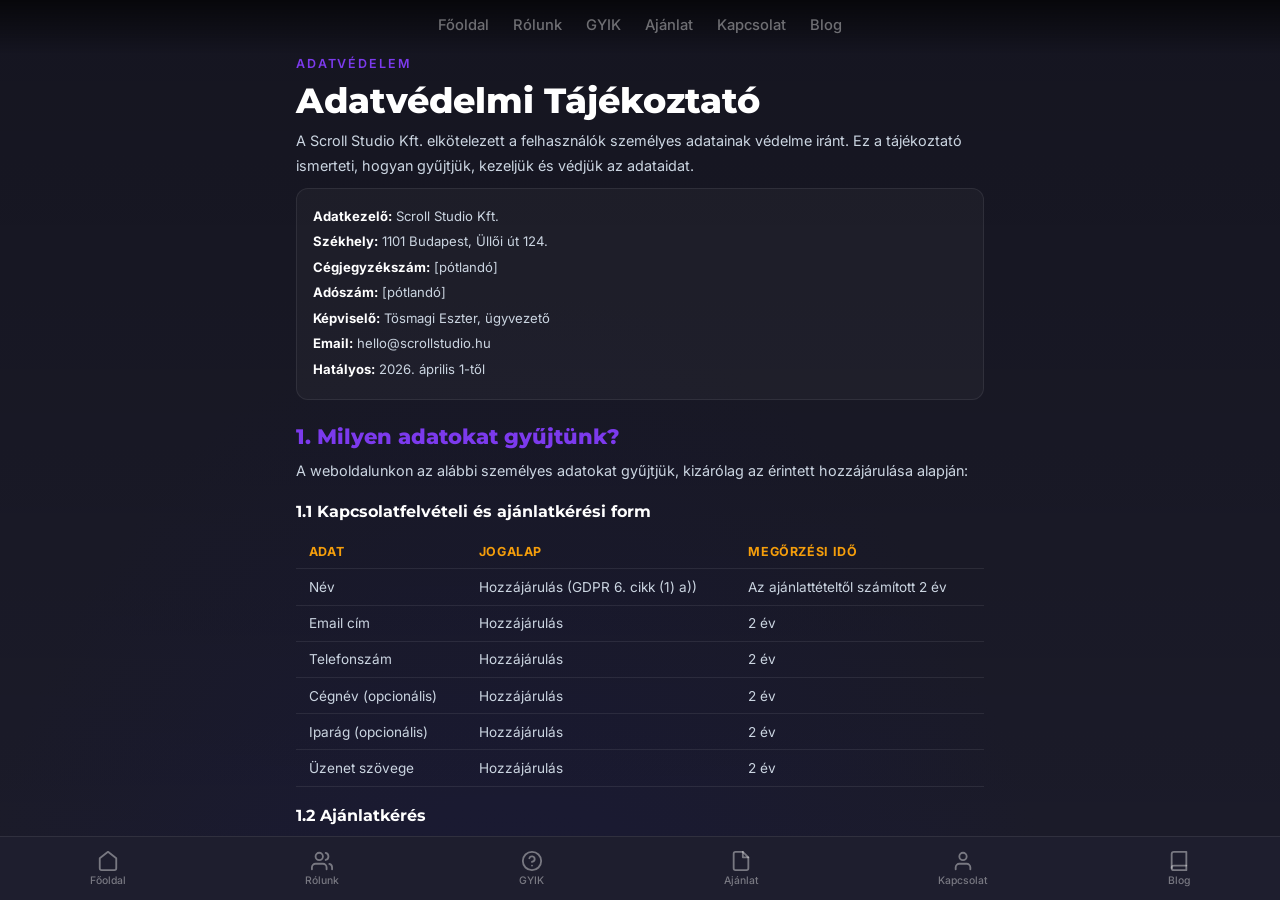
==== commit 292d1c2e: "Weboldal finomhangolás az átirat alapján - CSS változók átnevezése (--pink→--primary, --cyan→--secon" ====
--- a/adatvedelem/index.html
+++ b/adatvedelem/index.html
@@ -2,6 +2,7 @@
 <html lang="hu">
 <head>
 <meta charset="UTF-8">
+<base href="/scroll-studio-vegleges/">
 <meta name="viewport" content="width=device-width, initial-scale=1.0, maximum-scale=1.0, user-scalable=no">
 <title>Scroll Studio — Adatvédelmi Tájékoztató</title>
 <meta name="description" content="A Scroll Studio Kft. adatvédelmi tájékoztatója — hogyan kezeljük az adataidat.">
@@ -10,7 +11,7 @@
 <link rel="stylesheet" href="/style.css">
 <style>
 .legal-content { max-width: 800px !important; padding-bottom: 6rem !important; }
-.legal-content h2 { font-family: var(--font-d); font-size: 1.3rem; font-weight: 800; margin: 2rem 0 0.6rem; color: var(--pink); }
+.legal-content h2 { font-family: var(--font-d); font-size: 1.3rem; font-weight: 800; margin: 2rem 0 0.6rem; color: var(--primary); }
 .legal-content h2:first-of-type { margin-top: 1rem; }
 .legal-content h3 { font-family: var(--font-d); font-size: 1rem; font-weight: 700; margin: 1.2rem 0 0.4rem; }
 .legal-content p { font-size: 0.9rem; color: var(--text-sec); line-height: 1.7; margin-bottom: 0.6rem; }
@@ -27,10 +28,12 @@
 <body>
 
 <div class="top-nav">
-  <a class="top-tab " href="/">Főoldal</a>
-  <a class="top-tab " href="/rolunk/">Rólunk</a>
-  <a class="top-tab " href="/ajanlat/">Ajánlat</a>
-  <a class="top-tab " href="/kapcsolat/">Kapcsolat</a>
+  <a class="top-tab" href="/">Főoldal</a>
+  <a class="top-tab" href="/rolunk/">Rólunk</a>
+  <a class="top-tab" href="/gyik/">GYIK</a>
+  <a class="top-tab" href="/ajanlat/">Ajánlat</a>
+  <a class="top-tab" href="/kapcsolat/">Kapcsolat</a>
+  <a class="top-tab" href="/blog/">Blog</a>
 </div>
 
 <div class="feed" id="feed">
@@ -123,7 +126,7 @@
         <li><strong>Nemzeti Adatvédelmi és Információszabadság Hatóság (NAIH):</strong><br>
           Cím: 1055 Budapest, Falk Miksa utca 9-11.<br>
           Telefon: +36 1 391 1400<br>
-          Web: <a href="https://naih.hu" style="color:var(--cyan)" target="_blank">naih.hu</a></li>
+          Web: <a href="https://naih.hu" style="color:var(--secondary)" target="_blank">naih.hu</a></li>
         <li><strong>Bírósági úton:</strong> Az illetékes törvényszékhez fordulhatsz.</li>
       </ul>
 
@@ -134,16 +137,36 @@
 
     </div>
   </div>
+
+<!-- FOOTER -->
+<footer style="background:var(--surface);border-top:1px solid var(--border);padding:2rem 1.5rem 5rem;text-align:center;font-size:0.78rem;color:var(--text-dim);line-height:1.8">
+  <img src="/assets/logo.png" alt="Scroll Studio" style="width:36px;height:36px;border-radius:50%;margin-bottom:0.8rem;opacity:0.7">
+  <div style="margin-bottom:0.6rem;color:var(--text-sec);font-family:var(--font-d);font-weight:700;font-size:0.9rem">Scroll Studio</div>
+  <p>Ügynökségi minőség, AI-sebességgel, vállalkozóbarát áron.</p>
+  <div style="margin:0.8rem 0;display:flex;gap:1rem;justify-content:center;flex-wrap:wrap">
+    <a href="/" style="color:var(--secondary);text-decoration:none">Főoldal</a>
+    <a href="/rolunk/" style="color:var(--secondary);text-decoration:none">Rólunk</a>
+    <a href="/gyik/" style="color:var(--secondary);text-decoration:none">GYIK</a>
+    <a href="/ajanlat/" style="color:var(--secondary);text-decoration:none">Ajánlat</a>
+    <a href="/kapcsolat/" style="color:var(--secondary);text-decoration:none">Kapcsolat</a>
+    <a href="/blog/" style="color:var(--secondary);text-decoration:none">Blog</a>
+  </div>
+  <p style="margin-top:0.5rem">Scroll Studio Kft. · 1101 Budapest, Üllői út 124. A. ép. 3. em. 47.<br>Cégjegyzékszám: 01-09-451539 · Adószám: 32959817-2-42</p>
+  <p style="margin-top:0.8rem">© 2026 Scroll Studio Kft. Minden jog fenntartva.</p>
+</footer>
+
 </div>
 
 <!-- BOTTOM NAV -->
 
 
 <div class="bottom-nav">
-  <a class="bnav " href="/"><svg viewBox="0 0 24 24" stroke-linecap="round" stroke-linejoin="round"><path d="M3 9l9-7 9 7v11a2 2 0 01-2 2H5a2 2 0 01-2-2z"/></svg><span>Főoldal</span></a>
-  <a class="bnav " href="/rolunk/"><svg viewBox="0 0 24 24" stroke-linecap="round" stroke-linejoin="round"><path d="M17 21v-2a4 4 0 00-4-4H5a4 4 0 00-4 4v2"/><circle cx="9" cy="7" r="4"/><path d="M23 21v-2a4 4 0 00-3-3.87"/><path d="M16 3.13a4 4 0 010 7.75"/></svg><span>Rólunk</span></a>
-  <a class="bnav " href="/ajanlat/"><svg viewBox="0 0 24 24" stroke-linecap="round" stroke-linejoin="round"><path d="M14 2H6a2 2 0 00-2 2v16a2 2 0 002 2h12a2 2 0 002-2V8z"/><polyline points="14 2 14 8 20 8"/></svg><span>Ajánlat</span></a>
-  <a class="bnav " href="/kapcsolat/"><svg viewBox="0 0 24 24" stroke-linecap="round" stroke-linejoin="round"><path d="M20 21v-2a4 4 0 00-4-4H8a4 4 0 00-4 4v2"/><circle cx="12" cy="7" r="4"/></svg><span>Kapcsolat</span></a>
+  <a class="bnav" href="/"><svg viewBox="0 0 24 24" stroke-linecap="round" stroke-linejoin="round"><path d="M3 9l9-7 9 7v11a2 2 0 01-2 2H5a2 2 0 01-2-2z"/></svg><span>Főoldal</span></a>
+  <a class="bnav" href="/rolunk/"><svg viewBox="0 0 24 24" stroke-linecap="round" stroke-linejoin="round"><path d="M17 21v-2a4 4 0 00-4-4H5a4 4 0 00-4 4v2"/><circle cx="9" cy="7" r="4"/><path d="M23 21v-2a4 4 0 00-3-3.87"/><path d="M16 3.13a4 4 0 010 7.75"/></svg><span>Rólunk</span></a>
+  <a class="bnav" href="/gyik/"><svg viewBox="0 0 24 24" stroke-linecap="round" stroke-linejoin="round"><circle cx="12" cy="12" r="10"/><path d="M9.09 9a3 3 0 015.83 1c0 2-3 3-3 3"/><line x1="12" y1="17" x2="12.01" y2="17"/></svg><span>GYIK</span></a>
+  <a class="bnav" href="/ajanlat/"><svg viewBox="0 0 24 24" stroke-linecap="round" stroke-linejoin="round"><path d="M14 2H6a2 2 0 00-2 2v16a2 2 0 002 2h12a2 2 0 002-2V8z"/><polyline points="14 2 14 8 20 8"/></svg><span>Ajánlat</span></a>
+  <a class="bnav" href="/kapcsolat/"><svg viewBox="0 0 24 24" stroke-linecap="round" stroke-linejoin="round"><path d="M20 21v-2a4 4 0 00-4-4H8a4 4 0 00-4 4v2"/><circle cx="12" cy="7" r="4"/></svg><span>Kapcsolat</span></a>
+  <a class="bnav" href="/blog/"><svg viewBox="0 0 24 24" stroke-linecap="round" stroke-linejoin="round"><path d="M4 19.5A2.5 2.5 0 016.5 17H20"/><path d="M6.5 2H20v20H6.5A2.5 2.5 0 014 19.5v-15A2.5 2.5 0 016.5 2z"/></svg><span>Blog</span></a>
 </div>
 </body>
 </html>
--- a/style.css
+++ b/style.css
@@ -7,14 +7,14 @@
 :root {
   --bg: #1E1E2E; --surface: #252538; --border: rgba(255,255,255,0.08);
   --text: #fff; --text-sec: #CBD5E1; --text-dim: rgba(255,255,255,0.4);
-  --pink: #7C3AED; --cyan: #F59E0B; --gold: #F59E0B;
+  --primary: #7C3AED; --secondary: #F59E0B; --gold: #F59E0B;
   --purple-light: #A78BFA;
   --font: 'Inter', sans-serif; --font-d: 'Montserrat', sans-serif;
 }
 
 html { background: var(--bg); color: #fff; font-family: var(--font); overflow: hidden; height: 100%; color-scheme: dark; }
 body { height: 100%; overflow: hidden; }
-::selection { background: var(--pink); color: #fff; }
+::selection { background: var(--primary); color: #fff; }
 
 /* Feed */
 .feed { height: 100vh; overflow-y: scroll; scroll-snap-type: y mandatory; -webkit-overflow-scrolling: touch; scrollbar-width: none; }
@@ -35,6 +35,7 @@
 .slide--stats .slide-bg   { background: radial-gradient(ellipse at 65% 45%, #35185e 0%, #1E1E2E 55%); }
 .slide--cfg .slide-bg     { background: radial-gradient(ellipse at 40% 50%, #1c1c40 0%, #1E1E2E 55%); }
 .slide--contact .slide-bg { background: radial-gradient(ellipse at 55% 45%, #3a1a00 0%, #1E1E2E 55%); }
+.slide--faq .slide-bg     { background: radial-gradient(ellipse at 35% 55%, #2a1845 0%, #1E1E2E 55%); }
 .slide--cta .slide-bg     { background: radial-gradient(ellipse at 50% 50%, #2e1260 0%, #1E1E2E 60%); }
 
 /* SVG illustrations */
@@ -125,7 +126,7 @@
 
 .phone-post .pp-avatar {
   width: 20px; height: 20px; border-radius: 50%;
-  background: linear-gradient(135deg, var(--pink), var(--cyan));
+  background: linear-gradient(135deg, var(--primary), var(--secondary));
   border: 1.5px solid #fff;
 }
 
@@ -183,7 +184,7 @@
 
 /* Author on video */
 .phone-vid-author { position: absolute; left: 8px; bottom: 12px; z-index: 4; display: flex; align-items: center; gap: 5px; pointer-events: none; }
-.phone-vid-avatar { width: 18px; height: 18px; border-radius: 50%; background: linear-gradient(135deg, var(--pink), var(--gold)); border: 1.5px solid #fff; }
+.phone-vid-avatar { width: 18px; height: 18px; border-radius: 50%; background: linear-gradient(135deg, var(--primary), var(--gold)); border: 1.5px solid #fff; }
 .phone-vid-author span { font-size: 10px; font-weight: 700; color: #fff; text-shadow: 0 1px 4px rgba(0,0,0,0.6); }
 
 /* Phone bottom bar */
@@ -228,13 +229,13 @@
 .author-avatar { width: 36px; height: 36px; border-radius: 50%; background: linear-gradient(135deg, #7C3AED, #F59E0B); display: flex; align-items: center; justify-content: center; font-family: var(--font-d); font-weight: 800; font-size: 0.8rem; border: 2px solid #fff; }
 .author-logo { width: 32px; height: 32px; border-radius: 50%; object-fit: cover; border: 2px solid rgba(255,255,255,0.15); }
 .author-name { font-weight: 700; font-size: 0.92rem; }
-.author-follow { padding: 0.2rem 0.7rem; border-radius: 4px; background: var(--pink); color: #fff; font-size: 0.72rem; font-weight: 700; border: none; cursor: pointer; margin-left: 0.2rem; transition: transform 0.2s; }
+.author-follow { padding: 0.2rem 0.7rem; border-radius: 4px; background: var(--primary); color: #fff; font-size: 0.72rem; font-weight: 700; border: none; cursor: pointer; margin-left: 0.2rem; transition: transform 0.2s; }
 .author-follow:hover { transform: scale(1.05); }
 .slide-text h2 { font-family: var(--font-d); font-size: clamp(1.8rem, 5.5vw, 3rem); font-weight: 800; line-height: 1.12; letter-spacing: -0.03em; margin-bottom: 0.7rem; text-shadow: 0 2px 20px rgba(0,0,0,0.6); }
 .slide-text p { font-size: 1rem; color: var(--text-sec); line-height: 1.6; max-width: 520px; text-shadow: 0 1px 10px rgba(0,0,0,0.5); }
-.hl { color: var(--pink); font-weight: 700; }
+.hl { color: var(--primary); font-weight: 700; }
 .gld { color: var(--gold); font-weight: 700; }
-.slide-cta { display: inline-flex; align-items: center; gap: 0.4rem; margin-top: 1rem; padding: 0.7rem 1.4rem; border-radius: 8px; background: var(--pink); color: #fff; font-size: 0.92rem; font-weight: 700; text-decoration: none; transition: all 0.3s; cursor: pointer; }
+.slide-cta { display: inline-flex; align-items: center; gap: 0.4rem; margin-top: 1rem; padding: 0.7rem 1.4rem; border-radius: 8px; background: var(--primary); color: #fff; font-size: 0.92rem; font-weight: 700; text-decoration: none; transition: all 0.3s; cursor: pointer; }
 .slide-cta:hover { transform: translateY(-2px); box-shadow: 0 6px 20px rgba(124,58,237,0.4); }
 .slide-tags { display: flex; gap: 0.4rem; flex-wrap: wrap; margin-top: 0.7rem; }
 .slide-tags span { font-size: 0.78rem; color: var(--text-sec); font-weight: 500; }
@@ -253,7 +254,7 @@
 .svc-card p { font-size: 0.82rem; color: var(--text-sec); line-height: 1.5; }
 .steps-list { margin-top: 1.2rem; display: flex; flex-direction: column; gap: 0.9rem; }
 .step-row { display: flex; align-items: flex-start; gap: 0.8rem; }
-.step-num { width: 36px; height: 36px; border-radius: 50%; background: var(--pink); display: flex; align-items: center; justify-content: center; font-family: var(--font-d); font-size: 0.85rem; font-weight: 800; flex-shrink: 0; }
+.step-num { width: 36px; height: 36px; border-radius: 50%; background: var(--primary); display: flex; align-items: center; justify-content: center; font-family: var(--font-d); font-size: 0.85rem; font-weight: 800; flex-shrink: 0; }
 .step-row h4 { font-size: 1.05rem; font-weight: 700; margin-bottom: 0.15rem; }
 .step-row p { font-size: 0.9rem; color: var(--text-sec); line-height: 1.5; }
 .refs-list { margin-top: 1.2rem; display: flex; flex-direction: column; gap: 0.6rem; }
@@ -269,7 +270,7 @@
 .right-nav { position: fixed; right: 0; top: 50%; transform: translateY(-50%); z-index: 101; display: flex; flex-direction: column; align-items: center; gap: 0.25rem; padding: 0.5rem; background: rgba(0,0,0,0.35); backdrop-filter: blur(16px); border-radius: 16px 0 0 16px; border: 1px solid rgba(255,255,255,0.04); border-right: none; }
 .rnav-item { width: 38px; height: 38px; border-radius: 10px; display: flex; align-items: center; justify-content: center; cursor: pointer; transition: all 0.3s; color: var(--text-dim); font-size: 0.82rem; }
 .rnav-item:hover { background: rgba(255,255,255,0.08); color: #fff; }
-.rnav-item.active { background: rgba(124,58,237,0.15); color: var(--pink); }
+.rnav-item.active { background: rgba(124,58,237,0.15); color: var(--primary); }
 .rnav-sep { width: 22px; height: 1px; background: var(--border); margin: 0.15rem 0; }
 .rnav-tooltip { position: fixed; background: rgba(0,0,0,0.9); color: #fff; font-size: 0.72rem; font-weight: 600; padding: 0.25rem 0.6rem; border-radius: 6px; white-space: nowrap; pointer-events: none; z-index: 200; opacity: 0; transition: opacity 0.2s; }
 .rnav-tooltip.show { opacity: 1; }
@@ -297,31 +298,31 @@
 /* Configurator */
 .cfg-content { position: relative; z-index: 2; padding: 3.5rem 3.5rem 9rem; width: 100%; max-width: 900px; margin: 0 auto; overflow-y: auto; max-height: none; scrollbar-width: none; }
 .cfg-content::-webkit-scrollbar { display: none; }
-.cfg-label { font-size: 0.78rem; text-transform: uppercase; letter-spacing: 0.15em; color: var(--pink); font-weight: 600; margin-bottom: 0.6rem; }
+.cfg-label { font-size: 0.78rem; text-transform: uppercase; letter-spacing: 0.15em; color: var(--primary); font-weight: 600; margin-bottom: 0.6rem; }
 .cfg-title { font-family: var(--font-d); font-size: clamp(1.5rem, 4vw, 2.2rem); font-weight: 800; margin-bottom: 0.5rem; line-height: 1.15; }
 .cfg-desc { font-size: 0.95rem; color: var(--text-sec); line-height: 1.55; margin-bottom: 1.4rem; max-width: 480px; }
 .opts { display: grid; grid-template-columns: 1fr 1fr; gap: 0.6rem; }
 .opt { padding: 1.2rem; border-radius: 12px; background: rgba(255,255,255,0.05); border: 1.5px solid rgba(255,255,255,0.06); cursor: pointer; transition: all 0.3s; position: relative; }
 .opt:hover { border-color: rgba(255,255,255,0.15); }
-.opt.sel { border-color: var(--pink); background: rgba(124,58,237,0.08); }
-.opt .tag { position: absolute; top: -7px; right: 10px; background: var(--pink); color: #fff; font-size: 0.62rem; font-weight: 700; padding: 2px 6px; border-radius: 3px; text-transform: uppercase; }
+.opt.sel { border-color: var(--primary); background: rgba(124,58,237,0.08); }
+.opt .tag { position: absolute; top: -7px; right: 10px; background: var(--primary); color: #fff; font-size: 0.62rem; font-weight: 700; padding: 2px 6px; border-radius: 3px; text-transform: uppercase; }
 .opt h4 { font-family: var(--font-d); font-size: 1.05rem; font-weight: 700; }
 .opt .pr { color: var(--gold); font-family: var(--font-d); font-weight: 700; font-size: 1.1rem; margin-top: 0.15rem; }
 .opt .dt { font-size: 0.82rem; color: var(--text-sec); margin-top: 0.2rem; }
 .tones { display: grid; grid-template-columns: 1fr 1fr; gap: 0.6rem; }
 .tone { padding: 1rem; border-radius: 12px; background: rgba(255,255,255,0.05); border: 1.5px solid rgba(255,255,255,0.06); cursor: pointer; transition: all 0.3s; text-align: center; }
 .tone:hover { border-color: rgba(255,255,255,0.15); }
-.tone.sel { border-color: var(--pink); background: rgba(124,58,237,0.08); }
+.tone.sel { border-color: var(--primary); background: rgba(124,58,237,0.08); }
 .tone .em { font-size: 1.6rem; margin-bottom: 0.35rem; display: block; }
 .tone h4 { font-family: var(--font-d); font-size: 0.88rem; font-weight: 700; margin-bottom: 0.15rem; }
 .tone p { font-size: 0.73rem; color: var(--text-sec); line-height: 1.35; }
 .cbg { margin-bottom: 1.2rem; }
-.cbg-title { font-family: var(--font-d); font-size: 0.75rem; font-weight: 700; color: var(--pink); margin-bottom: 0.45rem; text-transform: uppercase; letter-spacing: 0.08em; }
+.cbg-title { font-family: var(--font-d); font-size: 0.75rem; font-weight: 700; color: var(--primary); margin-bottom: 0.45rem; text-transform: uppercase; letter-spacing: 0.08em; }
 .cbi { display: flex; align-items: center; justify-content: space-between; padding: 0.75rem 1rem; border-radius: 8px; background: rgba(255,255,255,0.04); border: 1px solid rgba(255,255,255,0.05); margin-bottom: 0.35rem; cursor: pointer; transition: all 0.25s; font-size: 0.85rem; }
 .cbi:hover { border-color: rgba(255,255,255,0.12); }
-.cbi.chk { border-color: var(--pink); background: rgba(124,58,237,0.06); }
+.cbi.chk { border-color: var(--primary); background: rgba(124,58,237,0.06); }
 .cbi .bx { width: 16px; height: 16px; border-radius: 4px; border: 1.5px solid rgba(255,255,255,0.15); flex-shrink: 0; margin-right: 0.7rem; display: flex; align-items: center; justify-content: center; transition: all 0.25s; }
-.cbi.chk .bx { background: var(--pink); border-color: var(--pink); }
+.cbi.chk .bx { background: var(--primary); border-color: var(--primary); }
 .cbi.chk .bx::after { content: '✓'; color: #fff; font-size: 0.62rem; font-weight: 700; }
 .cbi .bl { flex: 1; }
 .cbi .bl small { display: block; color: var(--text-dim); font-size: 0.72rem; }
@@ -330,7 +331,7 @@
 .strats { display: grid; grid-template-columns: 1fr 1fr; gap: 0.6rem; }
 .strat { padding: 1.1rem; border-radius: 12px; background: rgba(255,255,255,0.05); border: 1.5px solid rgba(255,255,255,0.06); cursor: pointer; transition: all 0.3s; }
 .strat:hover { border-color: rgba(255,255,255,0.15); }
-.strat.sel { border-color: var(--pink); background: rgba(124,58,237,0.08); }
+.strat.sel { border-color: var(--primary); background: rgba(124,58,237,0.08); }
 .strat .em { font-size: 1.3rem; margin-bottom: 0.5rem; display: block; }
 .strat h4 { font-family: var(--font-d); font-size: 0.92rem; font-weight: 700; margin-bottom: 0.2rem; }
 .strat p { font-size: 0.75rem; color: var(--text-sec); line-height: 1.35; }
@@ -338,8 +339,8 @@
 .sum-bar { position: fixed; bottom: 3rem; left: 0; right: 0; z-index: 50; padding: 0.75rem 1.5rem; background: rgba(0,0,0,0.9); backdrop-filter: blur(20px); border-top: 1px solid rgba(255,255,255,0.08); display: flex; justify-content: space-between; align-items: center; }
 .sum-label { font-size: 0.72rem; color: var(--text-dim); }
 .sum-price { font-family: var(--font-d); font-weight: 800; font-size: 1.15rem; }
-.sum-price span { background: linear-gradient(135deg, var(--pink), var(--cyan)); -webkit-background-clip: text; -webkit-text-fill-color: transparent; background-clip: text; }
-.sum-btn { padding: 0.6rem 1.3rem; border-radius: 8px; background: var(--pink); color: #fff; border: none; font-family: var(--font); font-size: 0.85rem; font-weight: 700; cursor: pointer; transition: all 0.3s; }
+.sum-price span { background: linear-gradient(135deg, var(--primary), var(--secondary)); -webkit-background-clip: text; -webkit-text-fill-color: transparent; background-clip: text; }
+.sum-btn { padding: 0.6rem 1.3rem; border-radius: 8px; background: var(--primary); color: #fff; border: none; font-family: var(--font); font-size: 0.85rem; font-weight: 700; cursor: pointer; transition: all 0.3s; }
 .sum-btn:hover { box-shadow: 0 6px 20px rgba(124,58,237,0.4); }
 
 /* Forms */
@@ -348,12 +349,12 @@
 .ff.full { grid-column: 1 / -1; }
 .ff label { font-size: 0.72rem; font-weight: 600; color: var(--text-dim); text-transform: uppercase; letter-spacing: 0.05em; }
 .ff input, .ff select, .ff textarea { padding: 0.65rem 0.85rem; border-radius: 8px; background: rgba(255,255,255,0.05); border: 1px solid rgba(255,255,255,0.08); color: #fff; font-family: var(--font); font-size: 0.85rem; outline: none; transition: border-color 0.3s; }
-.ff input:focus, .ff select:focus, .ff textarea:focus { border-color: var(--pink); }
+.ff input:focus, .ff select:focus, .ff textarea:focus { border-color: var(--primary); }
 .ff select { appearance: none; -webkit-appearance: none; background-image: url("data:image/svg+xml,%3Csvg xmlns='http://www.w3.org/2000/svg' width='12' height='12' viewBox='0 0 12 12'%3E%3Cpath fill='%23888' d='M6 8L1 3h10z'/%3E%3C/svg%3E"); background-repeat: no-repeat; background-position: right 0.8rem center; padding-right: 2rem; color-scheme: dark; }
 .ff select option { background: #1a1a2e; color: #fff; padding: 0.5rem; }
 .ff select::-ms-expand { display: none; }
 .ff textarea { resize: vertical; min-height: 60px; }
-.form-submit { margin-top: 0.8rem; padding: 0.85rem; background: var(--pink); color: #fff; border: none; border-radius: 8px; font-family: var(--font); font-size: 0.9rem; font-weight: 700; cursor: pointer; width: 100%; transition: all 0.3s; }
+.form-submit { margin-top: 0.8rem; padding: 0.85rem; background: var(--primary); color: #fff; border: none; border-radius: 8px; font-family: var(--font); font-size: 0.9rem; font-weight: 700; cursor: pointer; width: 100%; transition: all 0.3s; }
 .form-submit:hover { box-shadow: 0 8px 24px rgba(124,58,237,0.4); }
 
 /* Chat */
@@ -368,14 +369,14 @@
 .chat-m.usr { align-self: flex-end; }
 .chat-b { padding: 0.65rem 0.85rem; border-radius: 14px; font-size: 0.84rem; line-height: 1.5; }
 .chat-m.bot .chat-b { background: rgba(255,255,255,0.06); border-bottom-left-radius: 4px; }
-.chat-m.usr .chat-b { background: var(--pink); border-bottom-right-radius: 4px; }
+.chat-m.usr .chat-b { background: var(--primary); border-bottom-right-radius: 4px; }
 .chat-q { padding: 0.5rem 0.8rem; display: flex; gap: 0.3rem; flex-wrap: wrap; border-top: 1px solid var(--border); }
 .chat-q button { padding: 0.28rem 0.6rem; border-radius: 100px; border: 1px solid var(--border); background: none; color: var(--text-sec); font-size: 0.72rem; cursor: pointer; font-family: var(--font); transition: all 0.3s; }
-.chat-q button:hover { border-color: var(--pink); color: var(--pink); background: rgba(124,58,237,0.06); }
+.chat-q button:hover { border-color: var(--primary); color: var(--primary); background: rgba(124,58,237,0.06); }
 .chat-input-row { display: flex; gap: 0.4rem; padding: 0.6rem 0.8rem; border-top: 1px solid var(--border); background: var(--bg); }
 .chat-input-row input { flex: 1; padding: 0.55rem 0.75rem; border-radius: 10px; border: 1px solid var(--border); background: var(--surface); color: #fff; font-family: var(--font); font-size: 0.82rem; outline: none; }
-.chat-input-row input:focus { border-color: var(--pink); }
-.chat-input-row button { width: 36px; height: 36px; border-radius: 10px; border: none; background: var(--pink); color: #fff; cursor: pointer; display: flex; align-items: center; justify-content: center; flex-shrink: 0; transition: all 0.3s; }
+.chat-input-row input:focus { border-color: var(--primary); }
+.chat-input-row button { width: 36px; height: 36px; border-radius: 10px; border: none; background: var(--primary); color: #fff; cursor: pointer; display: flex; align-items: center; justify-content: center; flex-shrink: 0; transition: all 0.3s; }
 .chat-input-row button:hover { box-shadow: 0 4px 12px rgba(124,58,237,0.4); }
 
 /* Side Ribbons */
